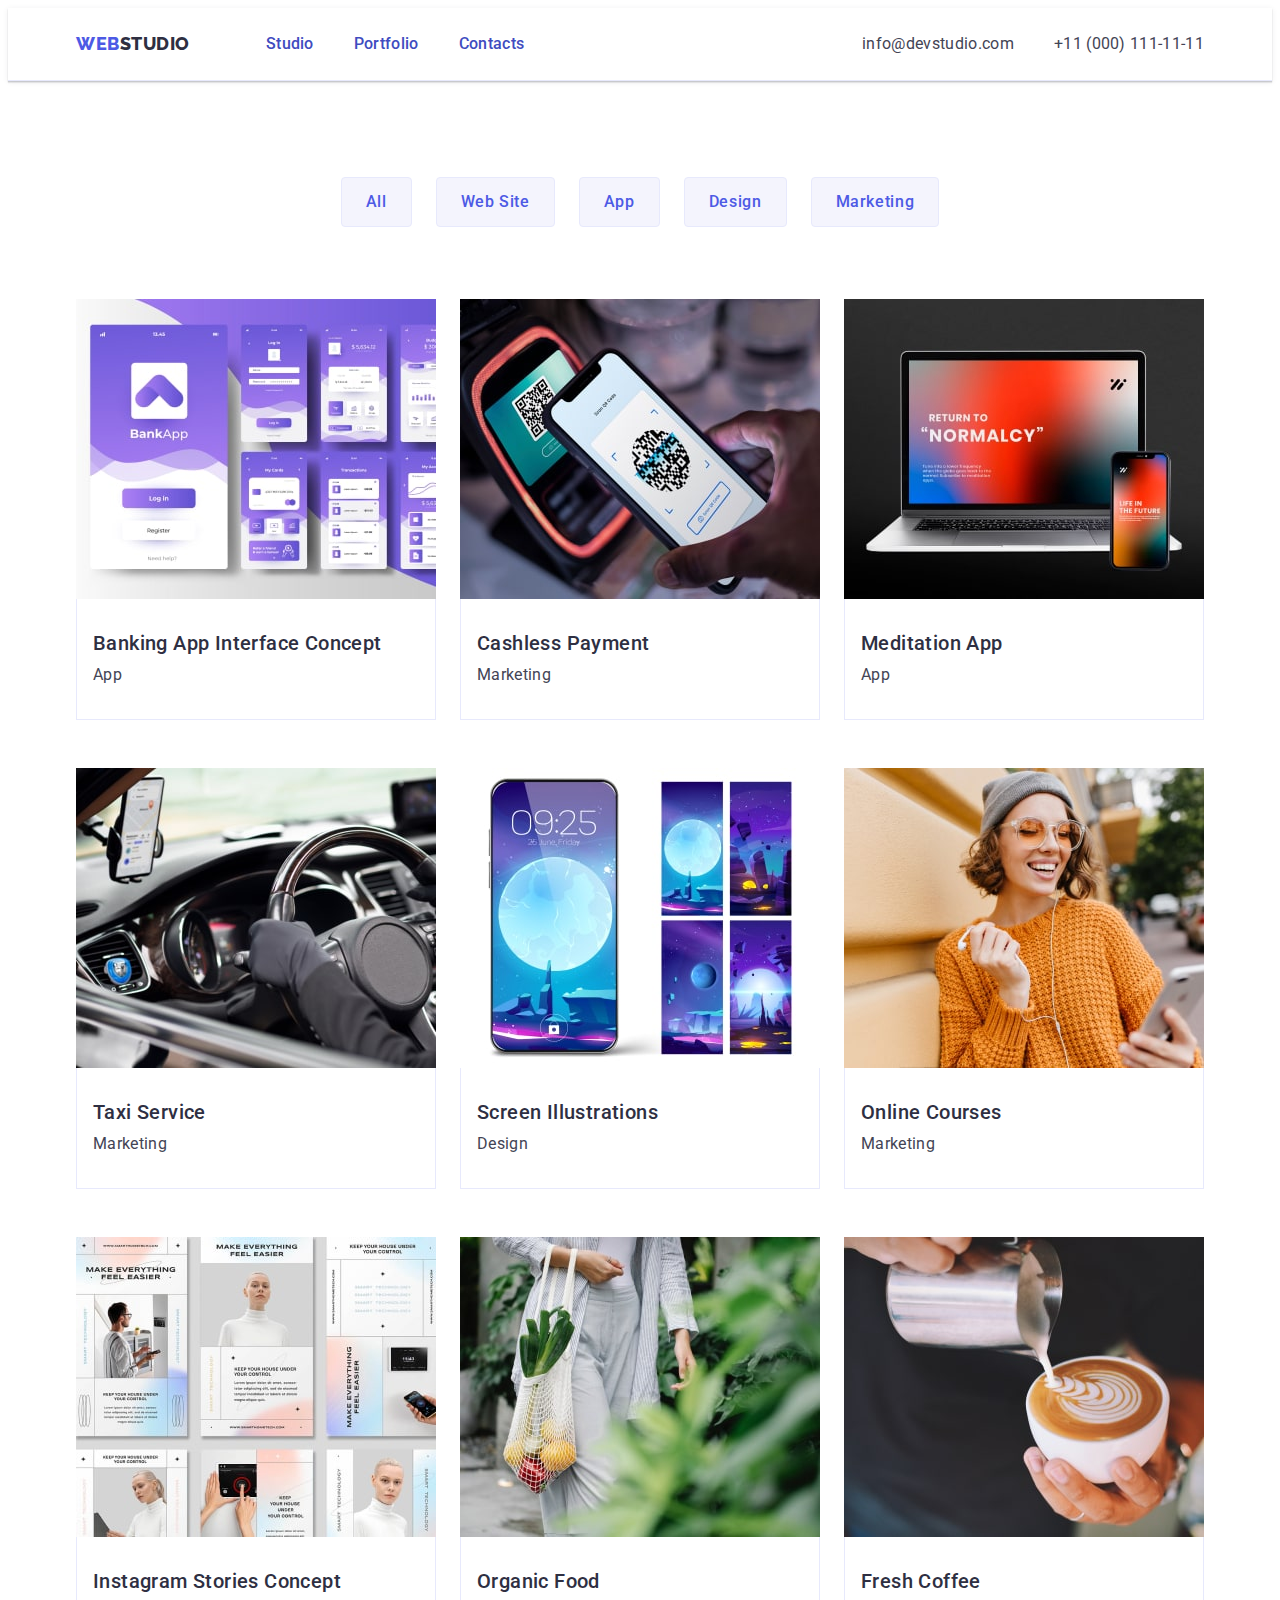
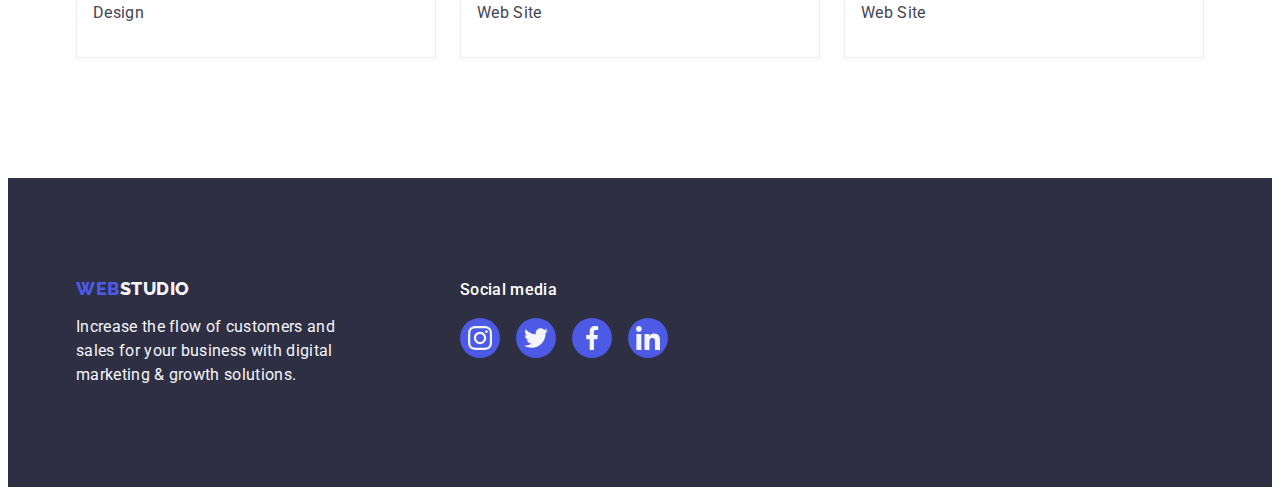
==== portfolio.html @ a3ce3345 "hw-4 25.07.23" ====
<!DOCTYPE html>
<html lang="en">
  <head>
    <meta charset="UTF-8" />
    <meta name="viewport" content="width=device-width, initial-scale=1.0" />
    <title>Portfolio</title>
    <link
      rel="stylesheet"
      href="https://cdnjs.cloudflare.com/ajax/libs/modern-normalize/2.0.0/modern-normalize.min.css"
      integrity="sha512-4xo8blKMVCiXpTaLzQSLSw3KFOVPWhm/TRtuPVc4WG6kUgjH6J03IBuG7JZPkcWMxJ5huwaBpOpnwYElP/m6wg=="
      crossorigin="anonymous"
      referrerpolicy="no-referrer"
    />
    <link rel="stylesheet" href="./css/styles.css" />
    <link rel="preconnect" href="https://fonts.googleapis.com" />
    <link rel="preconnect" href="https://fonts.gstatic.com" crossorigin />
    <link
      href="https://fonts.googleapis.com/css2?family=Raleway:wght@800&family=Roboto:wght@400;500;700;900&display=swap"
      rel="stylesheet"
    />
  </head>
  <body>
    <!-- porfolio-header -->
    <header class="header">
      <div class="header-menu container">
        <nav class="menu">
          <a class="logo" href="./index.html"
            >Web<span class="logo-span">Studio</span></a
          >
          <ul class="menu-list">
            <li>
              <a class="menu-link" href="./index.html">Studio</a>
            </li>
            <li>
              <a class="menu-link" href="./portfolio.html">Portfolio</a>
            </li>
            <li>
              <a class="menu-link" href="">Contacts</a>
            </li>
          </ul>
        </nav>
        <address class="address">
          <ul class="address-list">
            <li>
              <a class="address-link" href="mailto:info@devstudio.com"
                >info@devstudio.com</a
              >
            </li>
            <li>
              <a class="address-link" href="tel:+110001111111"
                >+11 (000) 111-11-11</a
              >
            </li>
          </ul>
        </address>
      </div>
    </header>
    <!-- portfolio-main -->
    <main>
      <section class="direction">
        <div class="container">
          <h1 class="direction-title visually-hidden">Choose Direction</h1>
          <ul class="direction-list-btn">
            <li class="direction-item-btn">
              <button class="direction-button" type="button">All</button>
            </li>
            <li class="direction-item-btn">
              <button class="direction-button" type="button">Web Site</button>
            </li>
            <li class="direction-item-btn">
              <button class="direction-button" type="button">App</button>
            </li>
            <li class="direction-item-btn">
              <button class="direction-button" type="button">Design</button>
            </li>
            <li class="direction-item-btn">
              <button class="direction-button" type="button">Marketing</button>
            </li>
          </ul>
          <ul class="direction-list-img">
            <li class="direction-item-img">
              <a class="direction-item-link" href="">
                <div class="box-overlay">
                  <img
                    src="./images/portfolio1.jpg"
                    alt="Banking App"
                    width="360"
                  />
                  <div class="overlay">
                    <p class="overlay-text">
                      14 Stylish and User-Friendly App Design Concepts · Task
                      Manager App · Calorie Tracker App · Exotic Fruit Ecommerce
                      App · Cloud Storage App
                    </p>
                  </div>
                </div>
                <div class="direction-item-subitem">
                  <h2 class="direction-item-title">
                    Banking App Interface Concept
                  </h2>
                  <p class="direction-item-text">App</p>
                </div>
              </a>
            </li>
            <li class="direction-item-img">
              <a class="direction-item-link" href="">
                <div class="box-overlay">
                  <img
                    src="./images/portfolio2.jpg"
                    alt="Cashless Payment"
                    width="360"
                  />
                  <div class="overlay">
                    <p class="overlay-text">
                      14 Stylish and User-Friendly App Design Concepts · Task
                      Manager App · Calorie Tracker App · Exotic Fruit Ecommerce
                      App · Cloud Storage App
                    </p>
                  </div>
                </div>
                <div class="direction-item-subitem">
                  <h2 class="direction-item-title">Cashless Payment</h2>
                  <p class="direction-item-text">Marketing</p>
                </div>
              </a>
            </li>
            <li class="direction-item-img">
              <a class="direction-item-link" href="">
                <div class="box-overlay">
                  <img
                    src="./images/portfolio3.jpg"
                    alt="Meditation App"
                    width="360"
                  />
                  <div class="overlay">
                    <p class="overlay-text">
                      14 Stylish and User-Friendly App Design Concepts · Task
                      Manager App · Calorie Tracker App · Exotic Fruit Ecommerce
                      App · Cloud Storage App
                    </p>
                  </div>
                </div>
                <div class="direction-item-subitem">
                  <h2 class="direction-item-title">Meditation App</h2>
                  <p class="direction-item-text">App</p>
                </div>
              </a>
            </li>
            <li class="direction-item-img">
              <a class="direction-item-link" href="">
                <div class="box-overlay">
                  <img
                    src="./images/portfolio4.jpg"
                    alt="Taxi Service"
                    width="360"
                  />
                  <div class="overlay">
                    <p class="overlay-text">
                      14 Stylish and User-Friendly App Design Concepts · Task
                      Manager App · Calorie Tracker App · Exotic Fruit Ecommerce
                      App · Cloud Storage App
                    </p>
                  </div>
                </div>
                <div class="direction-item-subitem">
                  <h2 class="direction-item-title">Taxi Service</h2>
                  <p class="direction-item-text">Marketing</p>
                </div>
              </a>
            </li>
            <li class="direction-item-img">
              <a class="direction-item-link" href="">
                <div class="box-overlay">
                  <img
                    src="./images/portfolio5.jpg"
                    alt="Screen Illustrations"
                    width="360"
                  />
                  <div class="overlay">
                    <p class="overlay-text">
                      14 Stylish and User-Friendly App Design Concepts · Task
                      Manager App · Calorie Tracker App · Exotic Fruit Ecommerce
                      App · Cloud Storage App
                    </p>
                  </div>
                </div>
                <div class="direction-item-subitem">
                  <h2 class="direction-item-title">Screen Illustrations</h2>
                  <p class="direction-item-text">Design</p>
                </div>
              </a>
            </li>
            <li class="direction-item-img">
              <a class="direction-item-link" href="">
                <div class="box-overlay">
                  <img
                    src="./images/portfolio6.jpg"
                    alt="Online Courses"
                    width="360"
                  />
                  <div class="overlay">
                    <p class="overlay-text">
                      14 Stylish and User-Friendly App Design Concepts · Task
                      Manager App · Calorie Tracker App · Exotic Fruit Ecommerce
                      App · Cloud Storage App
                    </p>
                  </div>
                </div>
                <div class="direction-item-subitem">
                  <h2 class="direction-item-title">Online Courses</h2>
                  <p class="direction-item-text">Marketing</p>
                </div>
              </a>
            </li>
            <li class="direction-item-img">
              <a class="direction-item-link" href="">
                <div class="box-overlay">
                  <img
                    src="./images/portfolio7.jpg"
                    alt="Instagram Stories"
                    width="360"
                  />
                  <div class="overlay">
                    <p class="overlay-text">
                      14 Stylish and User-Friendly App Design Concepts · Task
                      Manager App · Calorie Tracker App · Exotic Fruit Ecommerce
                      App · Cloud Storage App
                    </p>
                  </div>
                </div>
                <div class="direction-item-subitem">
                  <h2 class="direction-item-title">
                    Instagram Stories Concept
                  </h2>
                  <p class="direction-item-text">Design</p>
                </div>
              </a>
            </li>
            <li class="direction-item-img">
              <a class="direction-item-link" href="">
                <div class="box-overlay">
                  <img
                    src="./images/portfolio8.jpg"
                    alt="Organic Food"
                    width="360"
                  />
                  <div class="overlay">
                    <p class="overlay-text">
                      14 Stylish and User-Friendly App Design Concepts · Task
                      Manager App · Calorie Tracker App · Exotic Fruit Ecommerce
                      App · Cloud Storage App
                    </p>
                  </div>
                </div>
                <div class="direction-item-subitem">
                  <h2 class="direction-item-title">Organic Food</h2>
                  <p class="direction-item-text">Web Site</p>
                </div>
              </a>
            </li>
            <li class="direction-item-img">
              <a class="direction-item-link" href="">
                <div class="box-overlay">
                  <img
                    src="./images/portfolio9.jpg"
                    alt="Fresh Coffee"
                    width="360"
                  />
                  <div class="overlay">
                    <p class="overlay-text">
                      14 Stylish and User-Friendly App Design Concepts · Task
                      Manager App · Calorie Tracker App · Exotic Fruit Ecommerce
                      App · Cloud Storage App
                    </p>
                  </div>
                </div>
                <div class="direction-item-subitem">
                  <h2 class="direction-item-title">Fresh Coffee</h2>
                  <p class="direction-item-text">Web Site</p>
                </div>
              </a>
            </li>
          </ul>
        </div>
      </section>
    </main>
    <!-- portfolio-footer -->
    <footer class="footer">
      <div class="container">
        <div class="footer-left">
          <a class="footer-logo" href="./index.html"
            >Web<span class="span">Studio</span></a
          >
          <p class="footer-text">
            Increase the flow of customers and sales for your business with
            digital marketing & growth solutions.
          </p>
        </div>
        <div class="socl">
          <p class="footer-socl-title">Social media</p>
          <ul class="footer-icon-list">
            <li class="footer-icon-item">
              <a class="footer-icon-link" href="">
                <svg class="footer-icon" width="24" height="24">
                  <use href="./images/icons.svg#icon-instagram"></use>
                </svg>
              </a>
            </li>
            <li class="footer-icon-item">
              <a class="footer-icon-link" href="">
                <svg class="footer-icon" width="24" height="24">
                  <use href="./images/icons.svg#icon-twitter"></use>
                </svg>
              </a>
            </li>
            <li class="footer-icon-item">
              <a class="footer-icon-link" href="">
                <svg class="footer-icon" width="24" height="24">
                  <use href="./images/icons.svg#icon-facebook"></use>
                </svg>
              </a>
            </li>
            <li class="footer-icon-item">
              <a class="footer-icon-link" href="">
                <svg class="footer-icon" width="24" height="24">
                  <use href="./images/icons.svg#icon-linkedin"></use>
                </svg>
              </a>
            </li>
          </ul>
        </div>
      </div>
    </footer>
  </body>
</html>
---- css/styles.css ----
:root {
  --iris: #4d5ae5;
  --navyblue: #2e2f42;
  --slate: #434455;
  --white: #fff;
  --navyblue: #2e2f42;
  --cloud: #f4f4fd;
  --ocean: #404bbf;
  --cornflower: #e7e9fc;
  --gray: #808080;
  --lightslate: #8e8f99;
}
*,
*::before,
*::after {
  box-sizing: border-box;
}
body {
  font-family: "Roboto", sans-serif;
  background: var(--white);
  color: var(--slate);
}
h1,
h2,
h3,
h4,
h5,
h6 {
  margin: 0;
}
p {
  margin: 0;
}
ul {
  list-style-type: none;
  padding: 0;
  margin: 0;
}
.container {
  width: 1158px;
  margin: 0 auto;
  padding: 0 15px;
}
/* =============================header=============================== */
header {
  border-bottom: 1px solid #e7e9fc;
  box-shadow: 0px 2px 1px rgba(46, 47, 66, 0.08),
    0px 1px 1px rgba(46, 47, 66, 0.16), 0px 1px 6px rgba(46, 47, 66, 0.08);
}
.header-menu {
  display: flex;
  gap: 40px;
  justify-content: space-between;
}
img {
  display: block;
}
.logo {
  color: var(--iris, #4d5ae5);
  font-family: "Raleway", sans-serif;
  font-size: 18px;
  font-style: normal;
  font-weight: 800;
  line-height: 1.17;
  letter-spacing: 0.03em;
  text-transform: uppercase;
  text-decoration: none;
  margin-right: 76px;
}
.logo-span {
  color: var(--navyblue, #2e2f42);
}

.menu {
  display: flex;
  align-items: center;
}
.menu-list {
  display: flex;
  gap: 40px;
}
.menu-link {
  color: #404bbf;
  font-family: Roboto;
  font-size: 16px;
  font-style: normal;
  font-weight: 500;
  line-height: 1.5;
  letter-spacing: 0.02em;
  list-style: none;
  text-decoration: none;
  padding: 24px 0;
  display: block;
  position: relative;
  transition: color 250ms cubic-bezier(0.4, 0, 0.2, 1);
}
.menu-link::after {
  content: "";
  position: absolute;
  left: 0;
  bottom: -1px;
  height: 4px;
  background-color: #404bbf;
  border-radius: 2px;
}
.menu-link:hover {
  color: var(--ocean, #404bbf);
}
.menu-link:focus {
  color: var(--ocean, #404bbf);
}
.address-list {
  display: flex;
  gap: 40px;
}
.address-link {
  color: var(--slate, #434455);
  font-family: Roboto;
  font-size: 16px;
  font-style: normal;
  font-weight: 400;
  line-height: 1.5;
  letter-spacing: 0.02em;
  text-decoration: none;
  padding: 24px 0;
  display: block;
  transition: color 250ms cubic-bezier(0.4, 0, 0.2, 1);
}
.address-link:hover {
  color: var(--ocean, #404bbf);
}
.address-link:focus {
  color: var(--ocean, #404bbf);
}

/* ==============================index-section1-hero========================== */
.hero-container {
  background: var(--navyblue);
  padding: 188px 0;
  background-image: linear-gradient(
      rgba(46, 47, 66, 0.7),
      rgba(46, 47, 66, 0.7)
    ),
    url(/images/background-hero.jpg);
  max-width: 1440px;
  background-repeat: no-repeat;
  background-position: center;
  background-size: cover;
}
.hero-title {
  color: var(--white, #fff);
  font-family: Roboto;
  font-size: 56px;
  font-style: normal;
  font-weight: 700;
  line-height: 1.07;
  letter-spacing: 0.02em;
  max-width: 496px;
  text-align: center;
  padding-bottom: 48px;
  margin: auto;
}
.hero-button {
  background-color: var(--iris, #4d5ae5);
  color: var(--white, #fff);
  font-family: "Roboto", sans-serif;
  font-size: 16px;
  font-style: normal;
  font-weight: 500;
  line-height: 1.5;
  letter-spacing: 0.04em;
  cursor: pointer;
  min-width: 169px;
  height: 56px;
  border: none;
  border-radius: 4px;
  display: block;
  margin: auto;
  transition: background-color 250ms cubic-bezier(0.4, 0, 0.2, 1);
}
.hero-button:hover {
  background: var(--ocean, #404bbf);
}
.hero-button:focus {
  background: var(--ocean, #404bbf);
}

/* ===========================index-section2======================== */
.qualities {
  padding: 120px 0;
}
.qualities-title {
  color: var(--navyblue, #2e2f42);
  font-family: Roboto;
  font-size: 36px;
  font-style: normal;
  font-weight: 700;
  line-height: 40px;
  letter-spacing: 0.72px;
  text-transform: capitalize;
}
.qualities-list {
  display: flex;
  gap: 24px;
}
.qualities-list-item {
  width: calc((100% - 72px) / 4);
}
.qualities-item-title {
  color: var(--navyblue);
  font-family: Roboto;
  font-size: 20px;
  font-style: normal;
  font-weight: 500;
  line-height: 24px;
  letter-spacing: 0.4px;
  margin-bottom: 8px;
}
.qualities-item-text {
  color: var(--slate, #434455);
  font-size: 16px;
  line-height: 1.5;
  letter-spacing: 0.02em;
}
.qualities-icon-list {
  border-radius: 4px;
  background-color: var(--cloud, #f4f4fd);
  height: 112px;
  display: flex;
  justify-content: center;
  align-items: center;
  margin-bottom: 8px;
}
/* ============================index-section3=========================== */
.doing {
  padding-bottom: 120px;
}
.doing-title {
  color: var(--navyblue, #2e2f42);
  font-family: Roboto;
  font-size: 36px;
  font-style: normal;
  text-align: center;
  font-weight: 700;
  line-height: 1.11;
  letter-spacing: 0.02em;
  text-transform: capitalize;
  margin-bottom: 72px;
}
.doing-list {
  list-style: none;
  display: flex;
  gap: 24px;
}
.doing-item {
  width: calc((100% - 48px) / 3);
}
.visually-hidden {
  position: absolute;
  width: 1px;
  height: 1px;
  margin: -1px;
  border: 0;
  padding: 0;
  white-space: nowrap;
  clip-path: inset(100%);
  clip: rect(0 0 0 0);
  overflow: hidden;
}
/* ===========================index-section4-Our Team============================ */
.team {
  background: var(--cloud, #f4f4fd);
  padding: 120px 0;
}

.team-title {
  color: var(--navyblue, #2e2f42);
  font-family: Roboto;
  font-size: 36px;
  font-style: normal;
  text-align: center;
  font-weight: 700;
  line-height: 1.11;
  letter-spacing: 0.02em;
  text-transform: capitalize;
  margin-bottom: 72px;
}
.team-list {
  display: flex;
  gap: 24px;
}
.team-item {
  background-color: #ffffff;
  width: calc((100% - 72px) / 4);
  border-radius: 0px 0px 4px 4px;
  box-shadow: 0px 2px 1px 0px rgba(46, 47, 66, 0.08),
    0px 1px 1px 0px rgba(46, 47, 66, 0.16),
    0px 1px 6px 0px rgba(46, 47, 66, 0.08);
}
.team-item-title {
  color: var(--navyblue);
  font-family: Roboto;
  font-size: 20px;
  font-style: normal;
  font-weight: 500;
  line-height: 24px;
  letter-spacing: 0.4px;
  text-align: center;
  margin-bottom: 8px;
}
.team-item-text {
  color: var(--slate, #434455);
  font-size: 16px;
  line-height: 1.5;
  letter-spacing: 0.02em;
  text-align: center;
  margin-bottom: 8px;
}
.team-subitem {
  padding: 32px 0;
}
.team-icon-list {
  display: flex;
  justify-content: center;
  gap: 24px;
}
.team-icon-item {
  width: 40px;
  height: 40px;
  transition: background-color 250ms cubic-bezier(0.4, 0, 0.2, 1);
}
.team-icon-link {
  display: flex;
  width: 100%;
  height: 100%;
  background-color: var(--iris);
  border-radius: 50%;
  align-items: center;
  justify-content: center;
}
.team-icon-link:hover,
.team-icon-link:focus {
  background-color: var(--ocean);
}
.team-icon {
  fiil: var(--cloud);
}
/* ===========================index-section5-customers============================ */

.customers-title {
  width: 183px;
  font-weight: 700;
  font-size: 36px;
  line-height: 1.11;
  letter-spacing: 0.02em;
  text-transform: capitalize;
  color: #2e2f42;
  margin: 0 auto;
}
.customers > .container {
  margin: 120px auto;
}
.customers-list {
  display: flex;
  justify-content: space-between;
  margin-top: 72px;
}
.customers-item {
  width: 168px;
  height: 88px;
  border-radius: 4px;
  border: 1px solid var(--lightslate, #8e8f99);
  padding: 16px 32px;
}
.customers-link {
}
.team-icon {
}
/* =================================portfolio============================ */

.direction {
  padding-top: 96px;
  padding-bottom: 120px;
}

.direction-list-btn {
  list-style: none;
  display: flex;
  justify-content: center;
  gap: 24px;
  margin-bottom: 72px;
}
.direction-button {
  background: var(--cloud, #f4f4fd);
  color: var(--iris, #4d5ae5);
  font-family: "Roboto", sans-serif;
  font-size: 16px;
  font-style: normal;
  font-weight: 500;
  line-height: 1.5;
  letter-spacing: 0.04em;
  cursor: pointer;
  padding: 12px 24px;
  border: 1px solid #e7e9fc;
  border-radius: 4px;
}
.direction-button:hover {
  background: var(--ocean, #404bbf);
  color: var(--white, #fff);
  border: 1px solid transparent;
  box-shadow: 0px 2px 2px 0px rgba(0, 0, 0, 0.12),
    0px 2px 1px 0px rgba(0, 0, 0, 0.08), 0px 3px 1px 0px rgba(0, 0, 0, 0.1);
}
.direction-button:focus {
  background: var(--ocean, #404bbf);
  color: var(--white, #fff);
  border: 1px solid transparent;
  box-shadow: 0px 2px 2px 0px rgba(0, 0, 0, 0.12),
    0px 2px 1px 0px rgba(0, 0, 0, 0.08), 0px 3px 1px 0px rgba(0, 0, 0, 0.1);
}
.direction-list-img {
  display: flex;
  flex-wrap: wrap;
  column-gap: 24px;
  row-gap: 48px;
}
.direction-item-img {
  width: calc((100% - 48px) / 3);
}
.direction-item-img:hover .overlay {
  transform: translateY(0);
}
.direction-item-img:hover {
  box-shadow: 0px 2px 1px 0px rgba(46, 47, 66, 0.08),
    0px 1px 1px 0px rgba(46, 47, 66, 0.16),
    0px 1px 6px 0px rgba(46, 47, 66, 0.08);
}
.box-overlay {
  position: relative;
  overflow: hidden;
}
.overlay {
  background-color: var(--iris);
  position: absolute;
  top: 0;
  left: 0;
  width: 100%;
  height: 100%;
  transform: translateY(100%);
  transition: transform 250ms ease-in-out;
}
.overlay-text {
  font-size: 16px;
  line-height: 1.5;
  letter-spacing: 0.02em;
  color: var(--cloud);
  width: 296px;
  margin: 40px 32px;
}

.direction-item-link {
  text-decoration: none;
  list-style: none;
  background: var(--white);
}
.direction-item-title {
  color: var(--navyblue, #2e2f42);
  font-family: Roboto;
  font-size: 20px;
  font-style: normal;
  font-weight: 500;
  line-height: 1.2;
  letter-spacing: 0.02em;
  text-transform: capitalize;
  margin-bottom: 8px;
}
.direction-item-text {
  color: var(--slate, #434455);
  font-size: 16px;
  line-height: 1.5;
  letter-spacing: 0.02em;
}
.direction-item-subitem {
  padding: 32px 16px;
  border: 1px solid #e7e9fc;
  border-top: none;
}
/* ==================================footer=============================== */
.footer {
  background: var(--navyblue);
  padding: 100px 0;
}
.footer-logo {
  color: var(--iris, #4d5ae5);
  font-family: "Raleway", sans-serif;
  font-size: 18px;
  font-style: normal;
  font-weight: 800;
  line-height: 1.17;
  letter-spacing: 0.03em;
  text-transform: uppercase;
  text-decoration: none;
  display: inline-block;
  margin-bottom: 16px;
}
.footer-logo .span {
  color: #f4f4fd;
}
.footer-text {
  color: var(--cloud);
  line-height: 1.5;
  letter-spacing: 0.02em;
  max-width: 264px;
}
.footer > .container {
  display: flex;
  align-items: baseline;
}
.footer-left {
  margin-right: 120px;
}
.socl {
}
.footer-socl-title {
  margin-bottom: 16px;
  font-weight: 500;
  font-size: 16px;
  line-height: 1.5;
  letter-spacing: 0.02em;
  color: var(--white);
}
.footer-icon-list {
  display: flex;
  gap: 16px;
}
.footer-icon-item {
  width: 40px;
  height: 40px;
  transition: background-color 250ms cubic-bezier(0.4, 0, 0.2, 1);
}
.footer-icon-link {
  width: 100%;
  height: 100%;
  background-color: var(--iris);
  border-radius: 50%;
  display: flex;
  align-items: center;
  justify-content: center;
}
.footer-icon-link:hover,
.footer-icon-link:focus {
  background-color: #31d0aa;
}
.footer-icon {
  fill: var(--cloud);
}
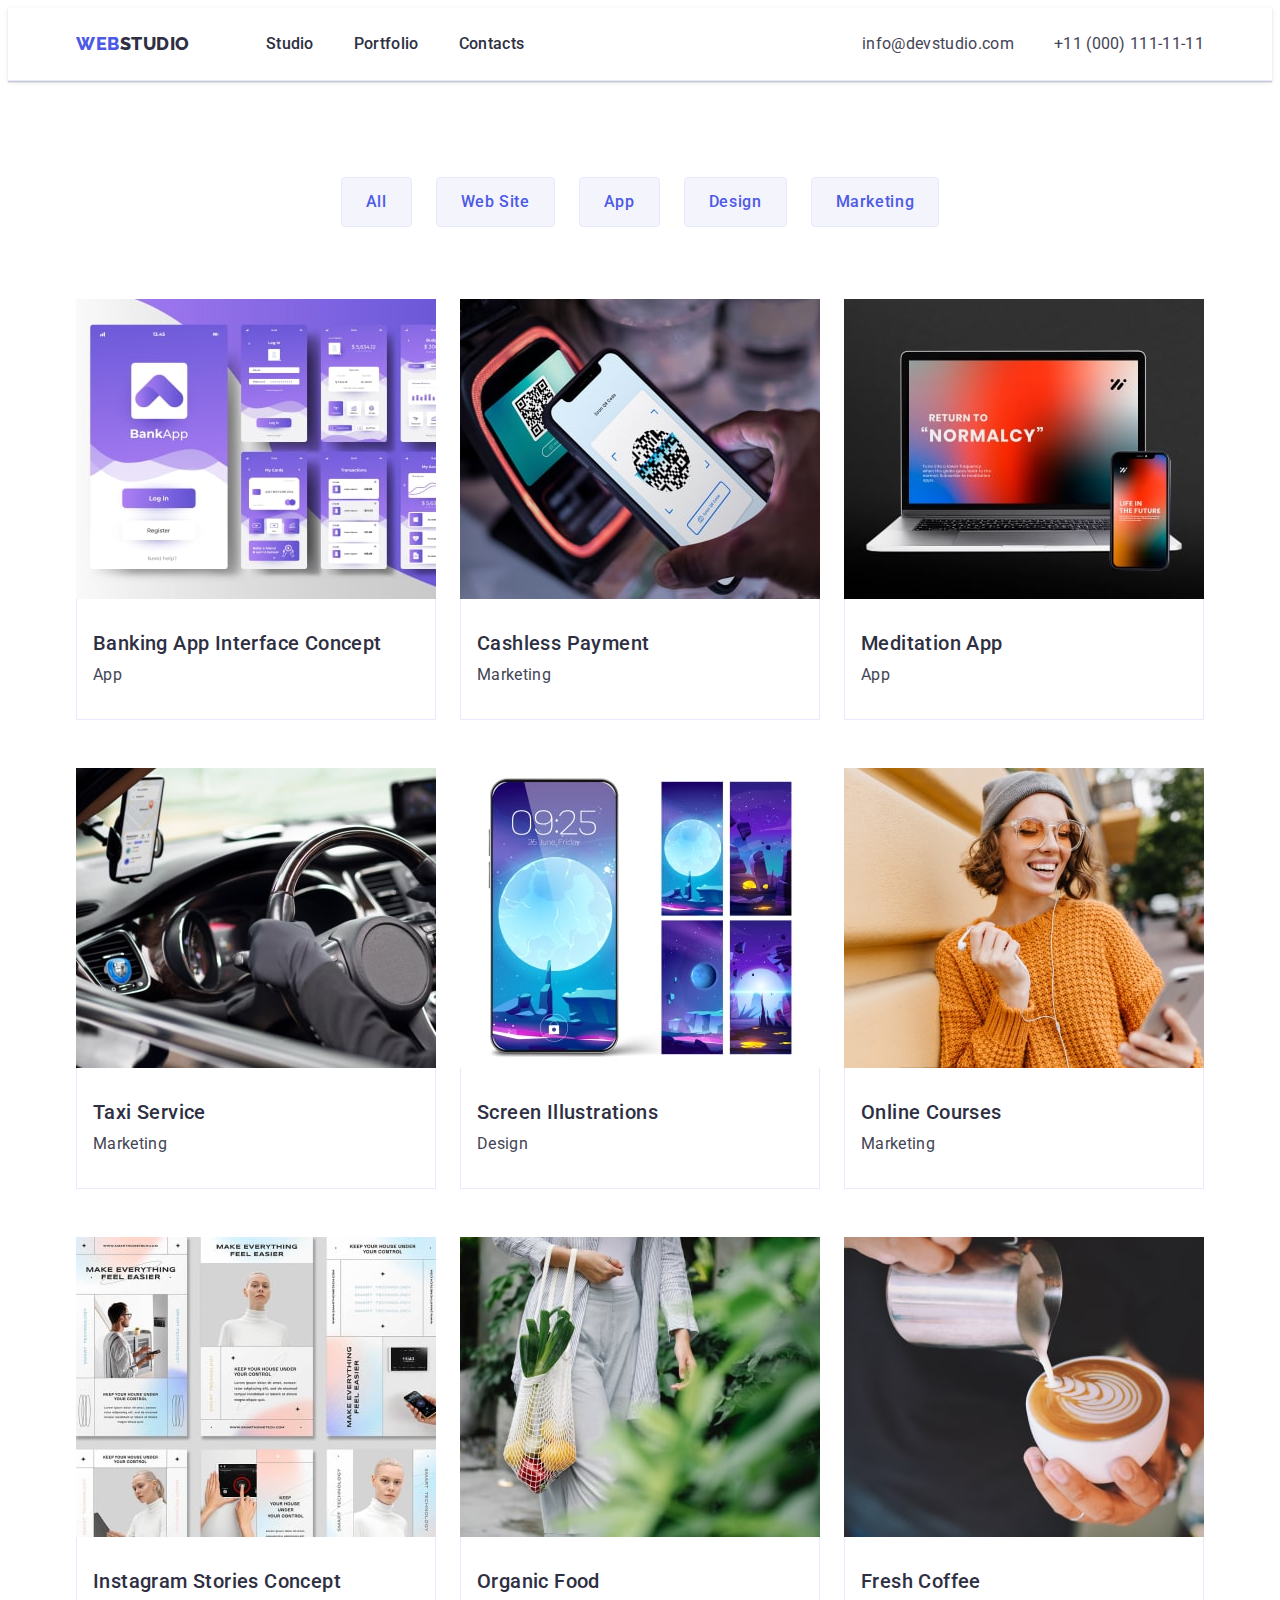
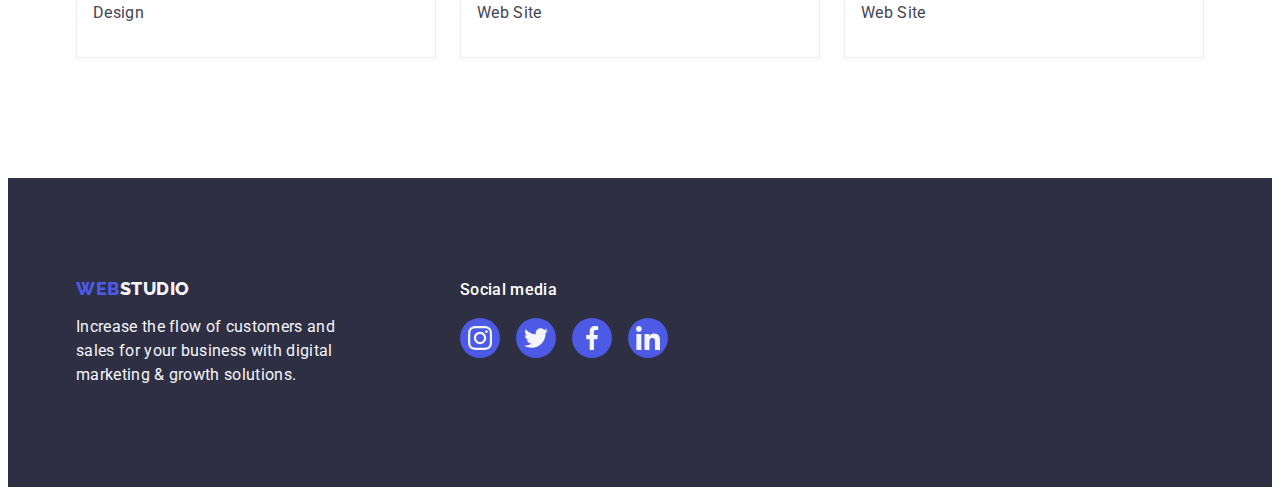
==== commit 39f6fc75: "hw-4 25.07.23" ====
--- a/portfolio.html
+++ b/portfolio.html
@@ -59,6 +59,7 @@
     <main>
       <section class="direction">
         <div class="container">
+          <!-- btn-filter -->
           <h1 class="direction-title visually-hidden">Choose Direction</h1>
           <ul class="direction-list-btn">
             <li class="direction-item-btn">
@@ -77,206 +78,197 @@
               <button class="direction-button" type="button">Marketing</button>
             </li>
           </ul>
-          <ul class="direction-list-img">
-            <li class="direction-item-img">
-              <a class="direction-item-link" href="">
+          <!-- cards -->
+          <ul class="direction-list-cards">
+            <li class="direction-item-cards">
+              <a class="direction-cards-link" href="">
                 <div class="box-overlay">
                   <img
                     src="./images/portfolio1.jpg"
                     alt="Banking App"
                     width="360"
                   />
-                  <div class="overlay">
-                    <p class="overlay-text">
-                      14 Stylish and User-Friendly App Design Concepts · Task
-                      Manager App · Calorie Tracker App · Exotic Fruit Ecommerce
-                      App · Cloud Storage App
-                    </p>
-                  </div>
-                </div>
-                <div class="direction-item-subitem">
-                  <h2 class="direction-item-title">
+                  <p class="overlay-text">
+                    14 Stylish and User-Friendly App Design Concepts · Task
+                    Manager App · Calorie Tracker App · Exotic Fruit Ecommerce
+                    App · Cloud Storage App
+                  </p>
+                </div>
+                <div class="direction-cards-subitem">
+                  <h2 class="direction-cards-title">
                     Banking App Interface Concept
                   </h2>
-                  <p class="direction-item-text">App</p>
-                </div>
-              </a>
-            </li>
-            <li class="direction-item-img">
-              <a class="direction-item-link" href="">
+                  <p class="direction-cards-text">App</p>
+                </div>
+              </a>
+            </li>
+            <li class="direction-item-cards">
+              <a class="direction-cards-link" href="">
                 <div class="box-overlay">
                   <img
                     src="./images/portfolio2.jpg"
                     alt="Cashless Payment"
                     width="360"
                   />
-                  <div class="overlay">
-                    <p class="overlay-text">
-                      14 Stylish and User-Friendly App Design Concepts · Task
-                      Manager App · Calorie Tracker App · Exotic Fruit Ecommerce
-                      App · Cloud Storage App
-                    </p>
-                  </div>
-                </div>
-                <div class="direction-item-subitem">
-                  <h2 class="direction-item-title">Cashless Payment</h2>
-                  <p class="direction-item-text">Marketing</p>
-                </div>
-              </a>
-            </li>
-            <li class="direction-item-img">
-              <a class="direction-item-link" href="">
+
+                  <p class="overlay-text">
+                    14 Stylish and User-Friendly App Design Concepts · Task
+                    Manager App · Calorie Tracker App · Exotic Fruit Ecommerce
+                    App · Cloud Storage App
+                  </p>
+                </div>
+                <div class="direction-cards-subitem">
+                  <h2 class="direction-cards-title">Cashless Payment</h2>
+                  <p class="direction-cards-text">Marketing</p>
+                </div>
+              </a>
+            </li>
+            <li class="direction-item-cards">
+              <a class="direction-cards-link" href="">
                 <div class="box-overlay">
                   <img
                     src="./images/portfolio3.jpg"
                     alt="Meditation App"
                     width="360"
                   />
-                  <div class="overlay">
-                    <p class="overlay-text">
-                      14 Stylish and User-Friendly App Design Concepts · Task
-                      Manager App · Calorie Tracker App · Exotic Fruit Ecommerce
-                      App · Cloud Storage App
-                    </p>
-                  </div>
-                </div>
-                <div class="direction-item-subitem">
-                  <h2 class="direction-item-title">Meditation App</h2>
-                  <p class="direction-item-text">App</p>
-                </div>
-              </a>
-            </li>
-            <li class="direction-item-img">
-              <a class="direction-item-link" href="">
+
+                  <p class="overlay-text">
+                    14 Stylish and User-Friendly App Design Concepts · Task
+                    Manager App · Calorie Tracker App · Exotic Fruit Ecommerce
+                    App · Cloud Storage App
+                  </p>
+                </div>
+                <div class="direction-cards-subitem">
+                  <h2 class="direction-cards-title">Meditation App</h2>
+                  <p class="direction-cards-text">App</p>
+                </div>
+              </a>
+            </li>
+            <li class="direction-item-cards">
+              <a class="direction-cards-link" href="">
                 <div class="box-overlay">
                   <img
                     src="./images/portfolio4.jpg"
                     alt="Taxi Service"
                     width="360"
                   />
-                  <div class="overlay">
-                    <p class="overlay-text">
-                      14 Stylish and User-Friendly App Design Concepts · Task
-                      Manager App · Calorie Tracker App · Exotic Fruit Ecommerce
-                      App · Cloud Storage App
-                    </p>
-                  </div>
-                </div>
-                <div class="direction-item-subitem">
-                  <h2 class="direction-item-title">Taxi Service</h2>
-                  <p class="direction-item-text">Marketing</p>
-                </div>
-              </a>
-            </li>
-            <li class="direction-item-img">
-              <a class="direction-item-link" href="">
+
+                  <p class="overlay-text">
+                    14 Stylish and User-Friendly App Design Concepts · Task
+                    Manager App · Calorie Tracker App · Exotic Fruit Ecommerce
+                    App · Cloud Storage App
+                  </p>
+                </div>
+                <div class="direction-cards-subitem">
+                  <h2 class="direction-cards-title">Taxi Service</h2>
+                  <p class="direction-cards-text">Marketing</p>
+                </div>
+              </a>
+            </li>
+            <li class="direction-item-cards">
+              <a class="direction-cards-link" href="">
                 <div class="box-overlay">
                   <img
                     src="./images/portfolio5.jpg"
                     alt="Screen Illustrations"
                     width="360"
                   />
-                  <div class="overlay">
-                    <p class="overlay-text">
-                      14 Stylish and User-Friendly App Design Concepts · Task
-                      Manager App · Calorie Tracker App · Exotic Fruit Ecommerce
-                      App · Cloud Storage App
-                    </p>
-                  </div>
-                </div>
-                <div class="direction-item-subitem">
-                  <h2 class="direction-item-title">Screen Illustrations</h2>
-                  <p class="direction-item-text">Design</p>
-                </div>
-              </a>
-            </li>
-            <li class="direction-item-img">
-              <a class="direction-item-link" href="">
+
+                  <p class="overlay-text">
+                    14 Stylish and User-Friendly App Design Concepts · Task
+                    Manager App · Calorie Tracker App · Exotic Fruit Ecommerce
+                    App · Cloud Storage App
+                  </p>
+                </div>
+                <div class="direction-cards-subitem">
+                  <h2 class="direction-cards-title">Screen Illustrations</h2>
+                  <p class="direction-cards-text">Design</p>
+                </div>
+              </a>
+            </li>
+            <li class="direction-item-cards">
+              <a class="direction-cards-link" href="">
                 <div class="box-overlay">
                   <img
                     src="./images/portfolio6.jpg"
                     alt="Online Courses"
                     width="360"
                   />
-                  <div class="overlay">
-                    <p class="overlay-text">
-                      14 Stylish and User-Friendly App Design Concepts · Task
-                      Manager App · Calorie Tracker App · Exotic Fruit Ecommerce
-                      App · Cloud Storage App
-                    </p>
-                  </div>
-                </div>
-                <div class="direction-item-subitem">
-                  <h2 class="direction-item-title">Online Courses</h2>
-                  <p class="direction-item-text">Marketing</p>
-                </div>
-              </a>
-            </li>
-            <li class="direction-item-img">
-              <a class="direction-item-link" href="">
+
+                  <p class="overlay-text">
+                    14 Stylish and User-Friendly App Design Concepts · Task
+                    Manager App · Calorie Tracker App · Exotic Fruit Ecommerce
+                    App · Cloud Storage App
+                  </p>
+                </div>
+                <div class="direction-cards-subitem">
+                  <h2 class="direction-cards-title">Online Courses</h2>
+                  <p class="direction-cards-text">Marketing</p>
+                </div>
+              </a>
+            </li>
+            <li class="direction-item-cards">
+              <a class="direction-cards-link" href="">
                 <div class="box-overlay">
                   <img
                     src="./images/portfolio7.jpg"
                     alt="Instagram Stories"
                     width="360"
                   />
-                  <div class="overlay">
-                    <p class="overlay-text">
-                      14 Stylish and User-Friendly App Design Concepts · Task
-                      Manager App · Calorie Tracker App · Exotic Fruit Ecommerce
-                      App · Cloud Storage App
-                    </p>
-                  </div>
-                </div>
-                <div class="direction-item-subitem">
-                  <h2 class="direction-item-title">
+
+                  <p class="overlay-text">
+                    14 Stylish and User-Friendly App Design Concepts · Task
+                    Manager App · Calorie Tracker App · Exotic Fruit Ecommerce
+                    App · Cloud Storage App
+                  </p>
+                </div>
+                <div class="direction-cards-subitem">
+                  <h2 class="direction-cards-title">
                     Instagram Stories Concept
                   </h2>
-                  <p class="direction-item-text">Design</p>
-                </div>
-              </a>
-            </li>
-            <li class="direction-item-img">
-              <a class="direction-item-link" href="">
+                  <p class="direction-cards-text">Design</p>
+                </div>
+              </a>
+            </li>
+            <li class="direction-cards-cards">
+              <a class="direction-cards-link" href="">
                 <div class="box-overlay">
                   <img
                     src="./images/portfolio8.jpg"
                     alt="Organic Food"
                     width="360"
                   />
-                  <div class="overlay">
-                    <p class="overlay-text">
-                      14 Stylish and User-Friendly App Design Concepts · Task
-                      Manager App · Calorie Tracker App · Exotic Fruit Ecommerce
-                      App · Cloud Storage App
-                    </p>
-                  </div>
-                </div>
-                <div class="direction-item-subitem">
-                  <h2 class="direction-item-title">Organic Food</h2>
-                  <p class="direction-item-text">Web Site</p>
-                </div>
-              </a>
-            </li>
-            <li class="direction-item-img">
-              <a class="direction-item-link" href="">
+
+                  <p class="overlay-text">
+                    14 Stylish and User-Friendly App Design Concepts · Task
+                    Manager App · Calorie Tracker App · Exotic Fruit Ecommerce
+                    App · Cloud Storage App
+                  </p>
+                </div>
+                <div class="direction-cards-subitem">
+                  <h2 class="direction-cards-title">Organic Food</h2>
+                  <p class="direction-cards-text">Web Site</p>
+                </div>
+              </a>
+            </li>
+            <li class="direction-item-cards">
+              <a class="direction-cards-link" href="">
                 <div class="box-overlay">
                   <img
                     src="./images/portfolio9.jpg"
                     alt="Fresh Coffee"
                     width="360"
                   />
-                  <div class="overlay">
-                    <p class="overlay-text">
-                      14 Stylish and User-Friendly App Design Concepts · Task
-                      Manager App · Calorie Tracker App · Exotic Fruit Ecommerce
-                      App · Cloud Storage App
-                    </p>
-                  </div>
-                </div>
-                <div class="direction-item-subitem">
-                  <h2 class="direction-item-title">Fresh Coffee</h2>
-                  <p class="direction-item-text">Web Site</p>
+
+                  <p class="overlay-text">
+                    14 Stylish and User-Friendly App Design Concepts · Task
+                    Manager App · Calorie Tracker App · Exotic Fruit Ecommerce
+                    App · Cloud Storage App
+                  </p>
+                </div>
+                <div class="direction-cards-subitem">
+                  <h2 class="direction-cards-title">Fresh Coffee</h2>
+                  <p class="direction-cards-text">Web Site</p>
                 </div>
               </a>
             </li>
--- a/css/styles.css
+++ b/css/styles.css
@@ -36,6 +36,10 @@
   padding: 0;
   margin: 0;
 }
+a {
+  text-decoration: none;
+  list-style: none;
+}
 .container {
   width: 1158px;
   margin: 0 auto;
@@ -80,7 +84,7 @@
   gap: 40px;
 }
 .menu-link {
-  color: #404bbf;
+  color: var(--navyblue);
   font-family: Roboto;
   font-size: 16px;
   font-style: normal;
@@ -90,15 +94,15 @@
   list-style: none;
   text-decoration: none;
   padding: 24px 0;
-  display: block;
   position: relative;
   transition: color 250ms cubic-bezier(0.4, 0, 0.2, 1);
 }
-.menu-link::after {
+.menu-link:active::after {
   content: "";
   position: absolute;
   left: 0;
   bottom: -1px;
+  width: 100%;
   height: 4px;
   background-color: #404bbf;
   border-radius: 2px;
@@ -134,9 +138,8 @@
 }
 
 /* ==============================index-section1-hero========================== */
-.hero-container {
+.hero {
   background: var(--navyblue);
-  padding: 188px 0;
   background-image: linear-gradient(
       rgba(46, 47, 66, 0.7),
       rgba(46, 47, 66, 0.7)
@@ -146,6 +149,8 @@
   background-repeat: no-repeat;
   background-position: center;
   background-size: cover;
+  padding: 188px 0;
+  margin: 0 auto;
 }
 .hero-title {
   color: var(--white, #fff);
@@ -327,7 +332,6 @@
 .team-icon-item {
   width: 40px;
   height: 40px;
-  transition: background-color 250ms cubic-bezier(0.4, 0, 0.2, 1);
 }
 .team-icon-link {
   display: flex;
@@ -337,13 +341,14 @@
   border-radius: 50%;
   align-items: center;
   justify-content: center;
+  transition: background-color 250ms cubic-bezier(0.4, 0, 0.2, 1);
 }
 .team-icon-link:hover,
 .team-icon-link:focus {
   background-color: var(--ocean);
 }
 .team-icon {
-  fiil: var(--cloud);
+  fill: var(--cloud);
 }
 /* ===========================index-section5-customers============================ */
 
@@ -353,29 +358,43 @@
   font-size: 36px;
   line-height: 1.11;
   letter-spacing: 0.02em;
-  text-transform: capitalize;
   color: #2e2f42;
-  margin: 0 auto;
-}
-.customers > .container {
-  margin: 120px auto;
+  margin-bottom: 72px;
+}
+.customers {
+  padding-top: 120px;
+  padding-bottom: 120px;
 }
 .customers-list {
   display: flex;
-  justify-content: space-between;
-  margin-top: 72px;
+  gap: 24px;
 }
 .customers-item {
   width: 168px;
   height: 88px;
+  width: calc((100% - 120px) / 6);
+}
+.customers-link {
+  width: 100%;
+  height: 100%;
+  border: 1px solid var(--lightslate, #8e8f99);
   border-radius: 4px;
-  border: 1px solid var(--lightslate, #8e8f99);
-  padding: 16px 32px;
-}
-.customers-link {
-}
-.team-icon {
-}
+  display: flex;
+  align-items: center;
+  justify-content: center;
+  color: var(--lightslate);
+  transition: border-color 250ms cubic-bezier(0.4, 0, 0.2, 1),
+    color 250ms cubic-bezier(0.4, 0, 0.2, 1);
+}
+.customers-link:hover,
+.customers-link:focus {
+  border-color: var(--ocean);
+  color: var(--ocean);
+}
+.customers-icon {
+  fill: currentColor;
+}
+
 /* =================================portfolio============================ */
 
 .direction {
@@ -390,6 +409,7 @@
   gap: 24px;
   margin-bottom: 72px;
 }
+
 .direction-button {
   background: var(--cloud, #f4f4fd);
   color: var(--iris, #4d5ae5);
@@ -403,6 +423,10 @@
   padding: 12px 24px;
   border: 1px solid #e7e9fc;
   border-radius: 4px;
+  transition: color 250ms cubic-bezier(0.4, 0, 0.2, 1),
+    background-color 250ms cubic-bezier(0.4, 0, 0.2, 1),
+    border-color 250ms cubic-bezier(0.4, 0, 0.2, 1),
+    box-shadow 250ms cubic-bezier(0.4, 0, 0.2, 1);
 }
 .direction-button:hover {
   background: var(--ocean, #404bbf);
@@ -418,52 +442,52 @@
   box-shadow: 0px 2px 2px 0px rgba(0, 0, 0, 0.12),
     0px 2px 1px 0px rgba(0, 0, 0, 0.08), 0px 3px 1px 0px rgba(0, 0, 0, 0.1);
 }
-.direction-list-img {
+.direction-list-cards {
   display: flex;
   flex-wrap: wrap;
   column-gap: 24px;
   row-gap: 48px;
 }
-.direction-item-img {
+.direction-item-cards {
   width: calc((100% - 48px) / 3);
 }
-.direction-item-img:hover .overlay {
-  transform: translateY(0);
-}
-.direction-item-img:hover {
-  box-shadow: 0px 2px 1px 0px rgba(46, 47, 66, 0.08),
-    0px 1px 1px 0px rgba(46, 47, 66, 0.16),
-    0px 1px 6px 0px rgba(46, 47, 66, 0.08);
+
+.direction-cards-link {
+  display: block;
+  transition: box-shadow 250ms cubic-bezier(0.4, 0, 0.2, 1);
+}
+.direction-cards-link:hover {
+  box-shadow: 0px 1px 6px rgba(46, 47, 66, 0.08),
+    0px 1px 1px rgba(46, 47, 66, 0.16), 0px 2px 1px rgba(46, 47, 66, 0.08);
+  transform: translateY(0%);
+}
+.direction-cards-link:focus {
+  box-shadow: 0px 1px 6px rgba(46, 47, 66, 0.08),
+    0px 1px 1px rgba(46, 47, 66, 0.16), 0px 2px 1px rgba(46, 47, 66, 0.08);
+  transform: translateY(0%);
 }
 .box-overlay {
   position: relative;
   overflow: hidden;
 }
-.overlay {
-  background-color: var(--iris);
+.overlay-text {
   position: absolute;
   top: 0;
-  left: 0;
+  font-size: 16px;
+  line-height: 1.5;
+  letter-spacing: 0.02em;
+  color: var(--cloud);
+  padding: 40px 32px;
+  background-color: var(--iris);
   width: 100%;
   height: 100%;
   transform: translateY(100%);
-  transition: transform 250ms ease-in-out;
-}
-.overlay-text {
-  font-size: 16px;
-  line-height: 1.5;
-  letter-spacing: 0.02em;
-  color: var(--cloud);
-  width: 296px;
-  margin: 40px 32px;
-}
-
-.direction-item-link {
-  text-decoration: none;
-  list-style: none;
-  background: var(--white);
-}
-.direction-item-title {
+  transition: transform 250ms cubic-bezier(0.4, 0, 0.2, 1);
+}
+.box-overlay:hover .overlay-text {
+  transform: translateY(0%);
+}
+.direction-cards-title {
   color: var(--navyblue, #2e2f42);
   font-family: Roboto;
   font-size: 20px;
@@ -474,13 +498,13 @@
   text-transform: capitalize;
   margin-bottom: 8px;
 }
-.direction-item-text {
+.direction-cards-text {
   color: var(--slate, #434455);
   font-size: 16px;
   line-height: 1.5;
   letter-spacing: 0.02em;
 }
-.direction-item-subitem {
+.direction-cards-subitem {
   padding: 32px 16px;
   border: 1px solid #e7e9fc;
   border-top: none;
@@ -519,8 +543,7 @@
 .footer-left {
   margin-right: 120px;
 }
-.socl {
-}
+
 .footer-socl-title {
   margin-bottom: 16px;
   font-weight: 500;
@@ -536,7 +559,6 @@
 .footer-icon-item {
   width: 40px;
   height: 40px;
-  transition: background-color 250ms cubic-bezier(0.4, 0, 0.2, 1);
 }
 .footer-icon-link {
   width: 100%;
@@ -546,6 +568,7 @@
   display: flex;
   align-items: center;
   justify-content: center;
+  transition: background-color 250ms cubic-bezier(0.4, 0, 0.2, 1);
 }
 .footer-icon-link:hover,
 .footer-icon-link:focus {
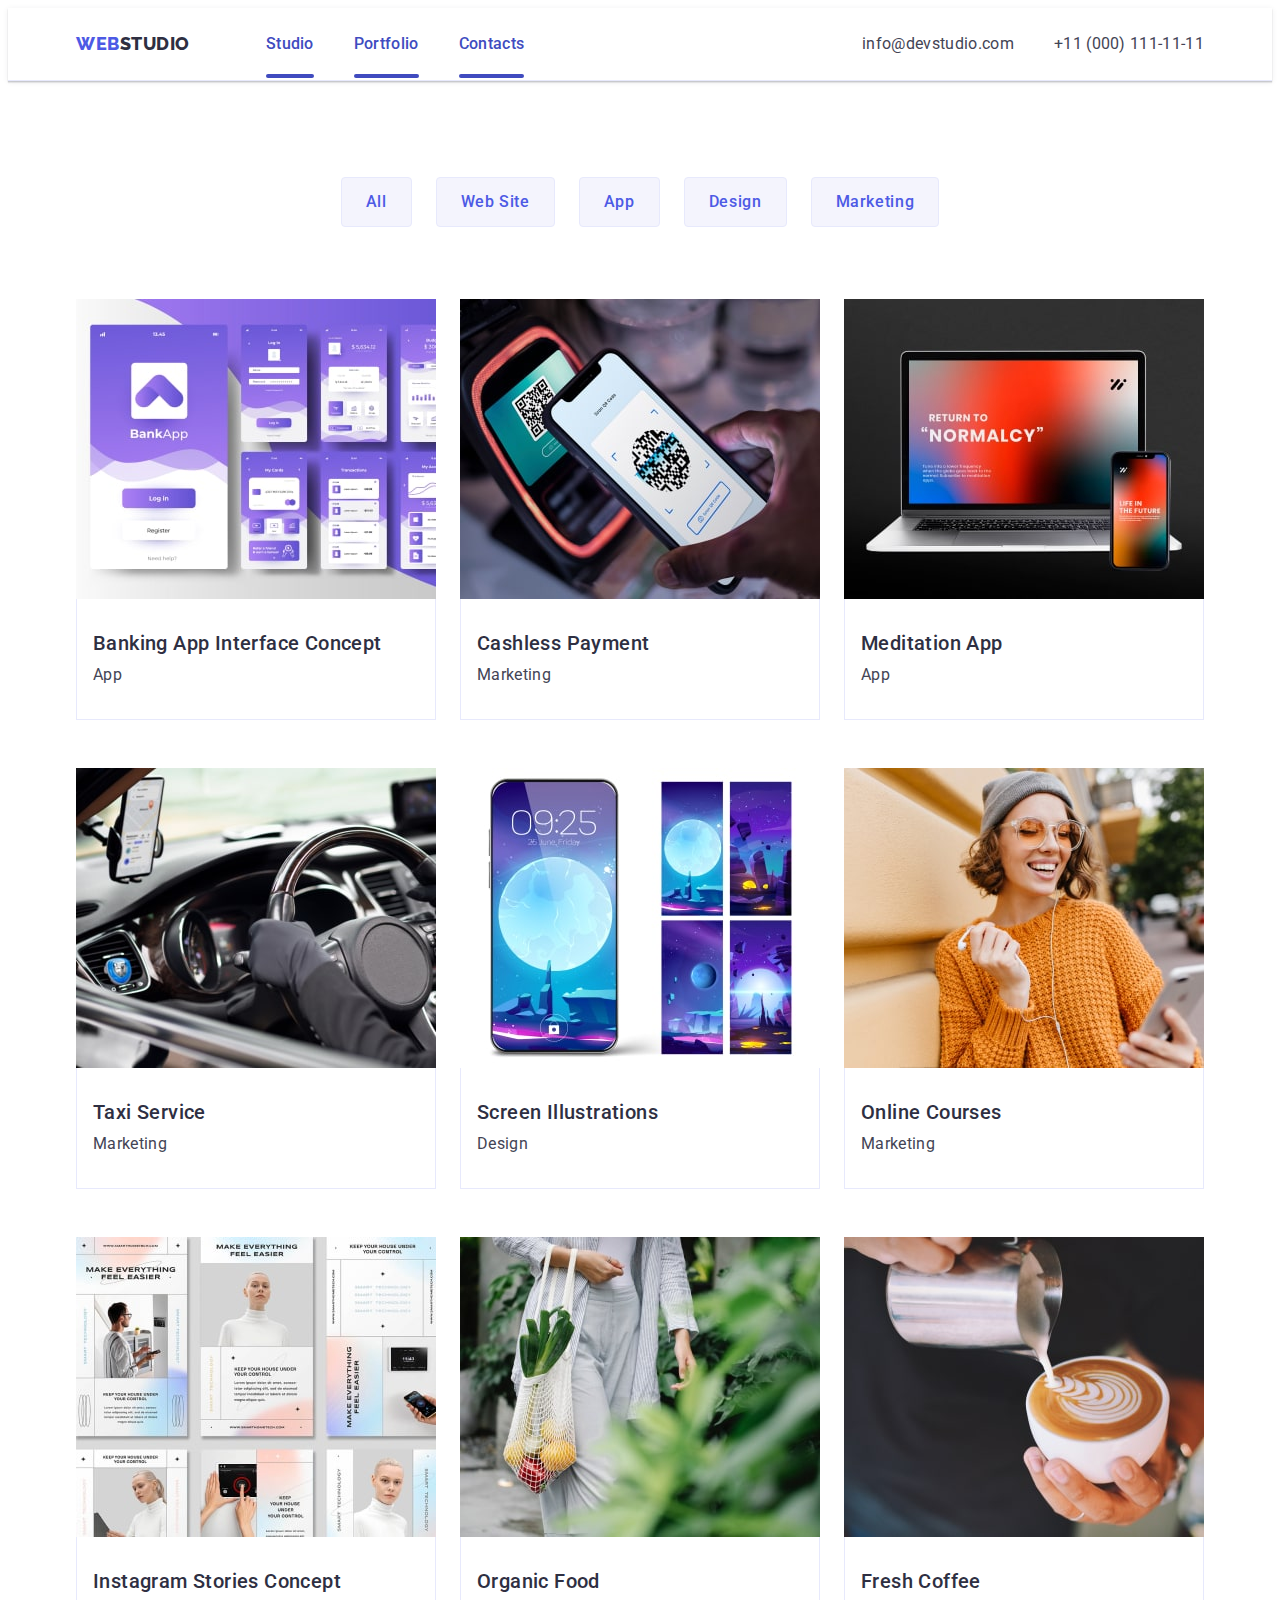
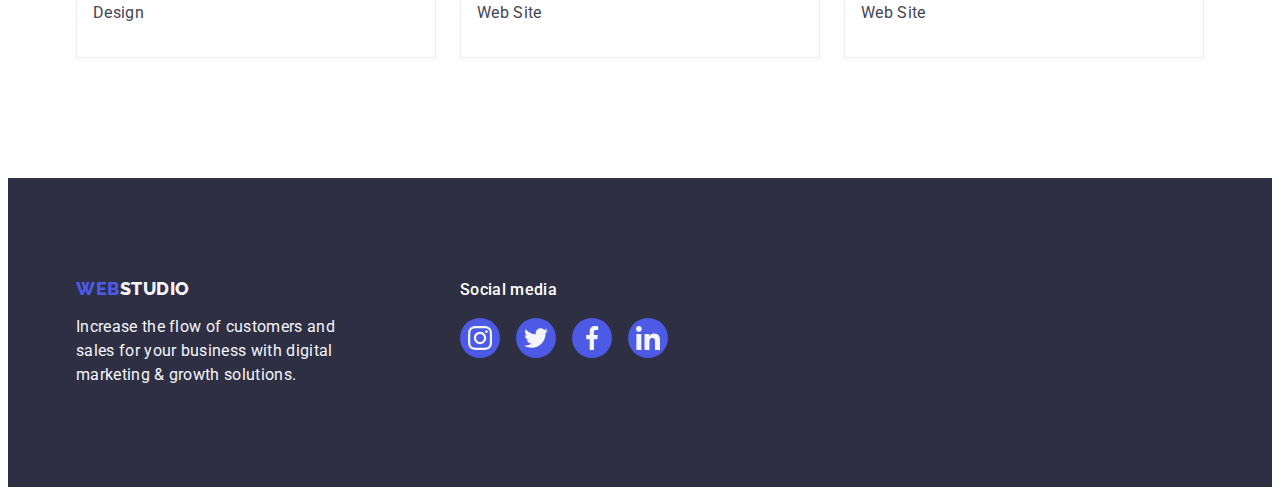
==== commit d8f4b3eb: "hw-4 25.07.23" ====
--- a/portfolio.html
+++ b/portfolio.html
@@ -81,26 +81,28 @@
           <!-- cards -->
           <ul class="direction-list-cards">
             <li class="direction-item-cards">
-              <a class="direction-cards-link" href="">
-                <div class="box-overlay">
-                  <img
-                    src="./images/portfolio1.jpg"
-                    alt="Banking App"
-                    width="360"
-                  />
-                  <p class="overlay-text">
-                    14 Stylish and User-Friendly App Design Concepts · Task
-                    Manager App · Calorie Tracker App · Exotic Fruit Ecommerce
-                    App · Cloud Storage App
-                  </p>
-                </div>
-                <div class="direction-cards-subitem">
-                  <h2 class="direction-cards-title">
-                    Banking App Interface Concept
-                  </h2>
-                  <p class="direction-cards-text">App</p>
-                </div>
-              </a>
+              <div class="test">
+                <a class="direction-cards-link" href="">
+                  <div class="box-overlay">
+                    <img
+                      src="./images/portfolio1.jpg"
+                      alt="Banking App"
+                      width="360"
+                    />
+                    <p class="overlay-text">
+                      14 Stylish and User-Friendly App Design Concepts · Task
+                      Manager App · Calorie Tracker App · Exotic Fruit Ecommerce
+                      App · Cloud Storage App
+                    </p>
+                  </div>
+                  <div class="direction-cards-subitem">
+                    <h2 class="direction-cards-title">
+                      Banking App Interface Concept
+                    </h2>
+                    <p class="direction-cards-text">App</p>
+                  </div>
+                </a>
+              </div>
             </li>
             <li class="direction-item-cards">
               <a class="direction-cards-link" href="">
--- a/css/styles.css
+++ b/css/styles.css
@@ -84,7 +84,7 @@
   gap: 40px;
 }
 .menu-link {
-  color: var(--navyblue);
+  color: var(--ocean);
   font-family: Roboto;
   font-size: 16px;
   font-style: normal;
@@ -97,7 +97,7 @@
   position: relative;
   transition: color 250ms cubic-bezier(0.4, 0, 0.2, 1);
 }
-.menu-link:active::after {
+.menu-link::after {
   content: "";
   position: absolute;
   left: 0;
@@ -144,7 +144,7 @@
       rgba(46, 47, 66, 0.7),
       rgba(46, 47, 66, 0.7)
     ),
-    url(/images/background-hero.jpg);
+    url(../images/background-hero.jpg);
   max-width: 1440px;
   background-repeat: no-repeat;
   background-position: center;
@@ -459,17 +459,16 @@
 .direction-cards-link:hover {
   box-shadow: 0px 1px 6px rgba(46, 47, 66, 0.08),
     0px 1px 1px rgba(46, 47, 66, 0.16), 0px 2px 1px rgba(46, 47, 66, 0.08);
-  transform: translateY(0%);
 }
 .direction-cards-link:focus {
   box-shadow: 0px 1px 6px rgba(46, 47, 66, 0.08),
     0px 1px 1px rgba(46, 47, 66, 0.16), 0px 2px 1px rgba(46, 47, 66, 0.08);
-  transform: translateY(0%);
 }
 .box-overlay {
   position: relative;
   overflow: hidden;
 }
+
 .overlay-text {
   position: absolute;
   top: 0;
@@ -484,8 +483,11 @@
   transform: translateY(100%);
   transition: transform 250ms cubic-bezier(0.4, 0, 0.2, 1);
 }
-.box-overlay:hover .overlay-text {
-  transform: translateY(0%);
+.direction-cards-link:hover .overlay-text {
+  transform: translateY(0);
+}
+.direction-cards-link:focus .overlay-text {
+  transform: translateY(0);
 }
 .direction-cards-title {
   color: var(--navyblue, #2e2f42);
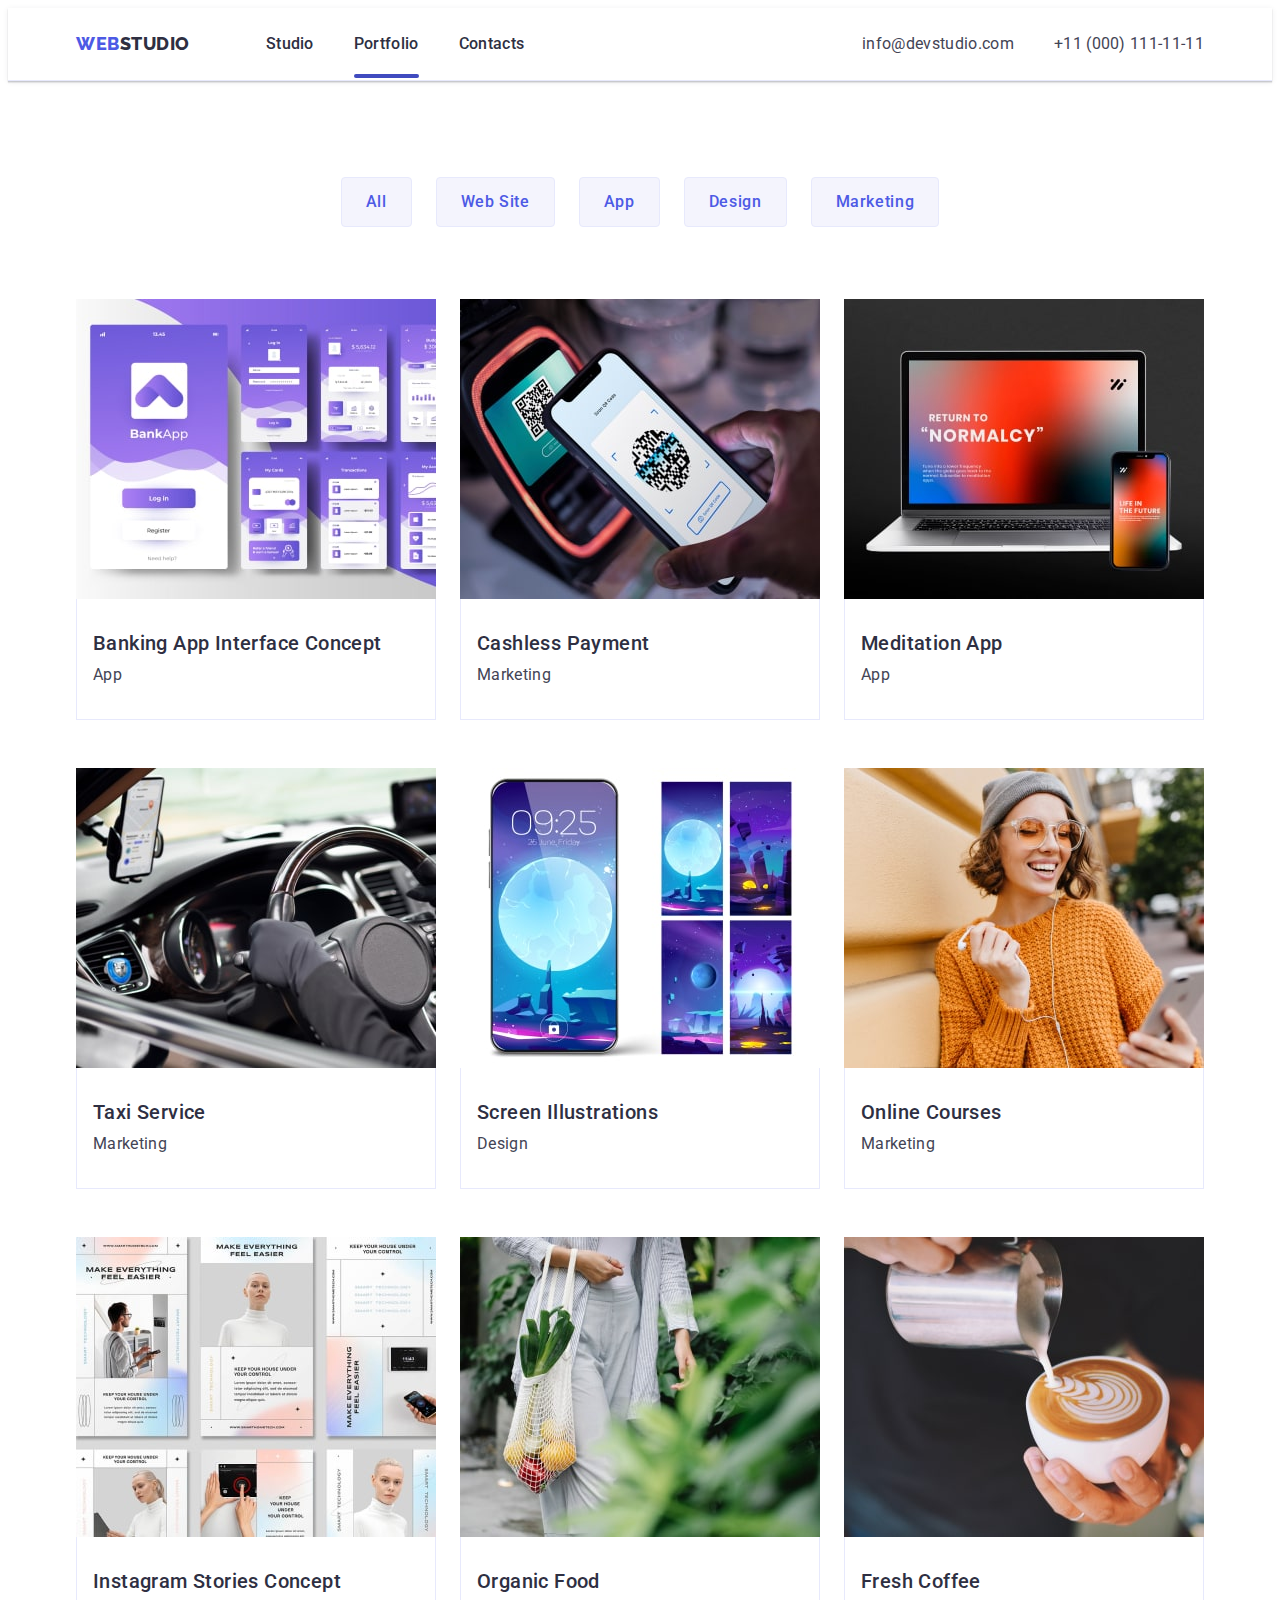
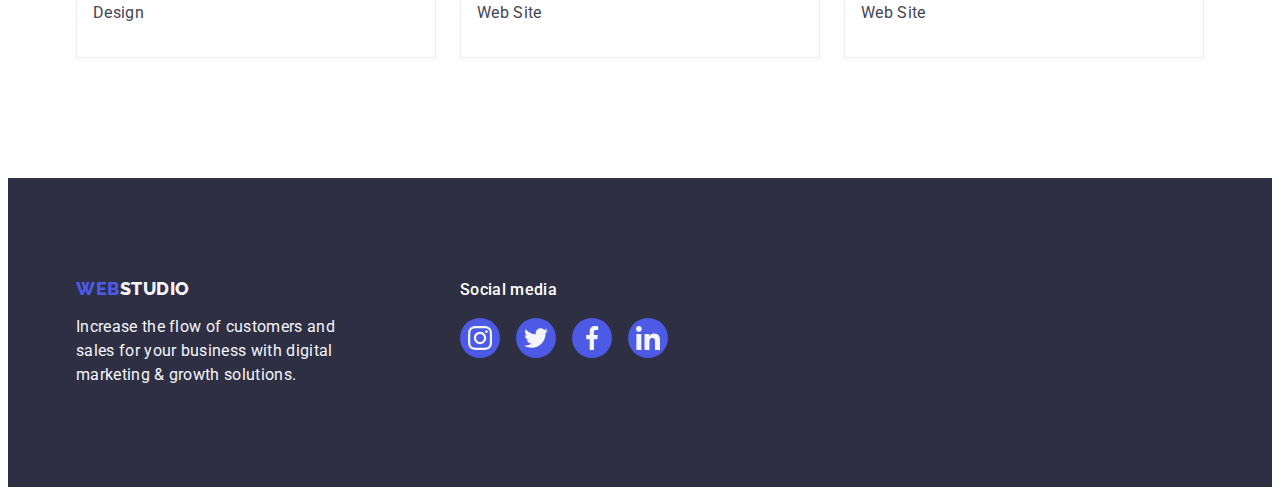
==== commit 27375788: "hw-4 27.07.23" ====
--- a/portfolio.html
+++ b/portfolio.html
@@ -32,7 +32,7 @@
               <a class="menu-link" href="./index.html">Studio</a>
             </li>
             <li>
-              <a class="menu-link" href="./portfolio.html">Portfolio</a>
+              <a class="menu-link active" href="./portfolio.html">Portfolio</a>
             </li>
             <li>
               <a class="menu-link" href="">Contacts</a>
@@ -81,28 +81,26 @@
           <!-- cards -->
           <ul class="direction-list-cards">
             <li class="direction-item-cards">
-              <div class="test">
-                <a class="direction-cards-link" href="">
-                  <div class="box-overlay">
-                    <img
-                      src="./images/portfolio1.jpg"
-                      alt="Banking App"
-                      width="360"
-                    />
-                    <p class="overlay-text">
-                      14 Stylish and User-Friendly App Design Concepts · Task
-                      Manager App · Calorie Tracker App · Exotic Fruit Ecommerce
-                      App · Cloud Storage App
-                    </p>
-                  </div>
-                  <div class="direction-cards-subitem">
-                    <h2 class="direction-cards-title">
-                      Banking App Interface Concept
-                    </h2>
-                    <p class="direction-cards-text">App</p>
-                  </div>
-                </a>
-              </div>
+              <a class="direction-cards-link" href="">
+                <div class="box-overlay">
+                  <img
+                    src="./images/portfolio1.jpg"
+                    alt="Banking App"
+                    width="360"
+                  />
+                  <p class="overlay-text">
+                    14 Stylish and User-Friendly App Design Concepts · Task
+                    Manager App · Calorie Tracker App · Exotic Fruit Ecommerce
+                    App · Cloud Storage App
+                  </p>
+                </div>
+                <div class="direction-cards-subitem">
+                  <h2 class="direction-cards-title">
+                    Banking App Interface Concept
+                  </h2>
+                  <p class="direction-cards-text">App</p>
+                </div>
+              </a>
             </li>
             <li class="direction-item-cards">
               <a class="direction-cards-link" href="">
--- a/css/styles.css
+++ b/css/styles.css
@@ -84,7 +84,7 @@
   gap: 40px;
 }
 .menu-link {
-  color: var(--ocean);
+  color: var(--navyblue);
   font-family: Roboto;
   font-size: 16px;
   font-style: normal;
@@ -106,6 +106,14 @@
   height: 4px;
   background-color: #404bbf;
   border-radius: 2px;
+  opacity: 0;
+}
+
+.menu-link:hover::after {
+  opacity: 1;
+}
+.menu-link.active::after {
+  opacity: 1;
 }
 .menu-link:hover {
   color: var(--ocean, #404bbf);
@@ -353,7 +361,7 @@
 /* ===========================index-section5-customers============================ */
 
 .customers-title {
-  width: 183px;
+  text-align: center;
   font-weight: 700;
   font-size: 36px;
   line-height: 1.11;
@@ -579,3 +587,66 @@
 .footer-icon {
   fill: var(--cloud);
 }
+/* Modal-Window */
+.modal-window {
+  position: fixed;
+  top: 0;
+  left: 0;
+  width: 100%;
+  height: 100%;
+  background-color: rgba(46, 47, 66, 0.4);
+  transition: opacity 250ms cubic-bezier(0.4, 0, 0.2, 1),
+    visibility 250ms cubic-bezier(0.4, 0, 0.2, 1);
+}
+.is-hidden {
+  opacity: 0;
+  visibility: hidden;
+  pointer-events: none;
+}
+.window {
+  position: absolute;
+  top: 50%;
+  left: 50%;
+  transform: translate(-50%, -50%) scale(1);
+  width: 408px;
+  min-height: 584px;
+  background: #fcfcfc;
+  box-shadow: 0px 1px 1px rgba(0, 0, 0, 0.14), 0px 1px 3px rgba(0, 0, 0, 0.12),
+    0px 2px 1px rgba(0, 0, 0, 0.2);
+  border-radius: 4px;
+  transition: transform 250ms cubic-bezier(0.4, 0, 0.2, 1);
+}
+.modal-btn-close {
+  position: absolute;
+  top: 24px;
+  right: 24px;
+  width: 24px;
+  height: 24px;
+  border-radius: 50%;
+  display: flex;
+  align-items: center;
+  justify-content: center;
+  background-color: #e7e9fc;
+  border: 1px solid rgba(0, 0, 0, 0.1);
+  padding: 0;
+  cursor: pointer;
+  transition: background-color 250ms cubic-bezier(0.4, 0, 0.2, 1),
+    border 250ms cubic-bezier(0.4, 0, 0.2, 1);
+}
+.modal-btn-close:hover {
+  background-color: #404bbf;
+  border: none;
+}
+.modal-btn-close:focus {
+  background-color: #404bbf;
+  border: none;
+}
+.modal-icon {
+  transition: fill 250ms cubic-bezier(0.4, 0, 0.2, 1);
+}
+.modal-btn-close:hover .modal-icon {
+  fill: #ffffff;
+}
+.modal-btn-close:focus .modal-icon {
+  fill: #ffffff;
+}
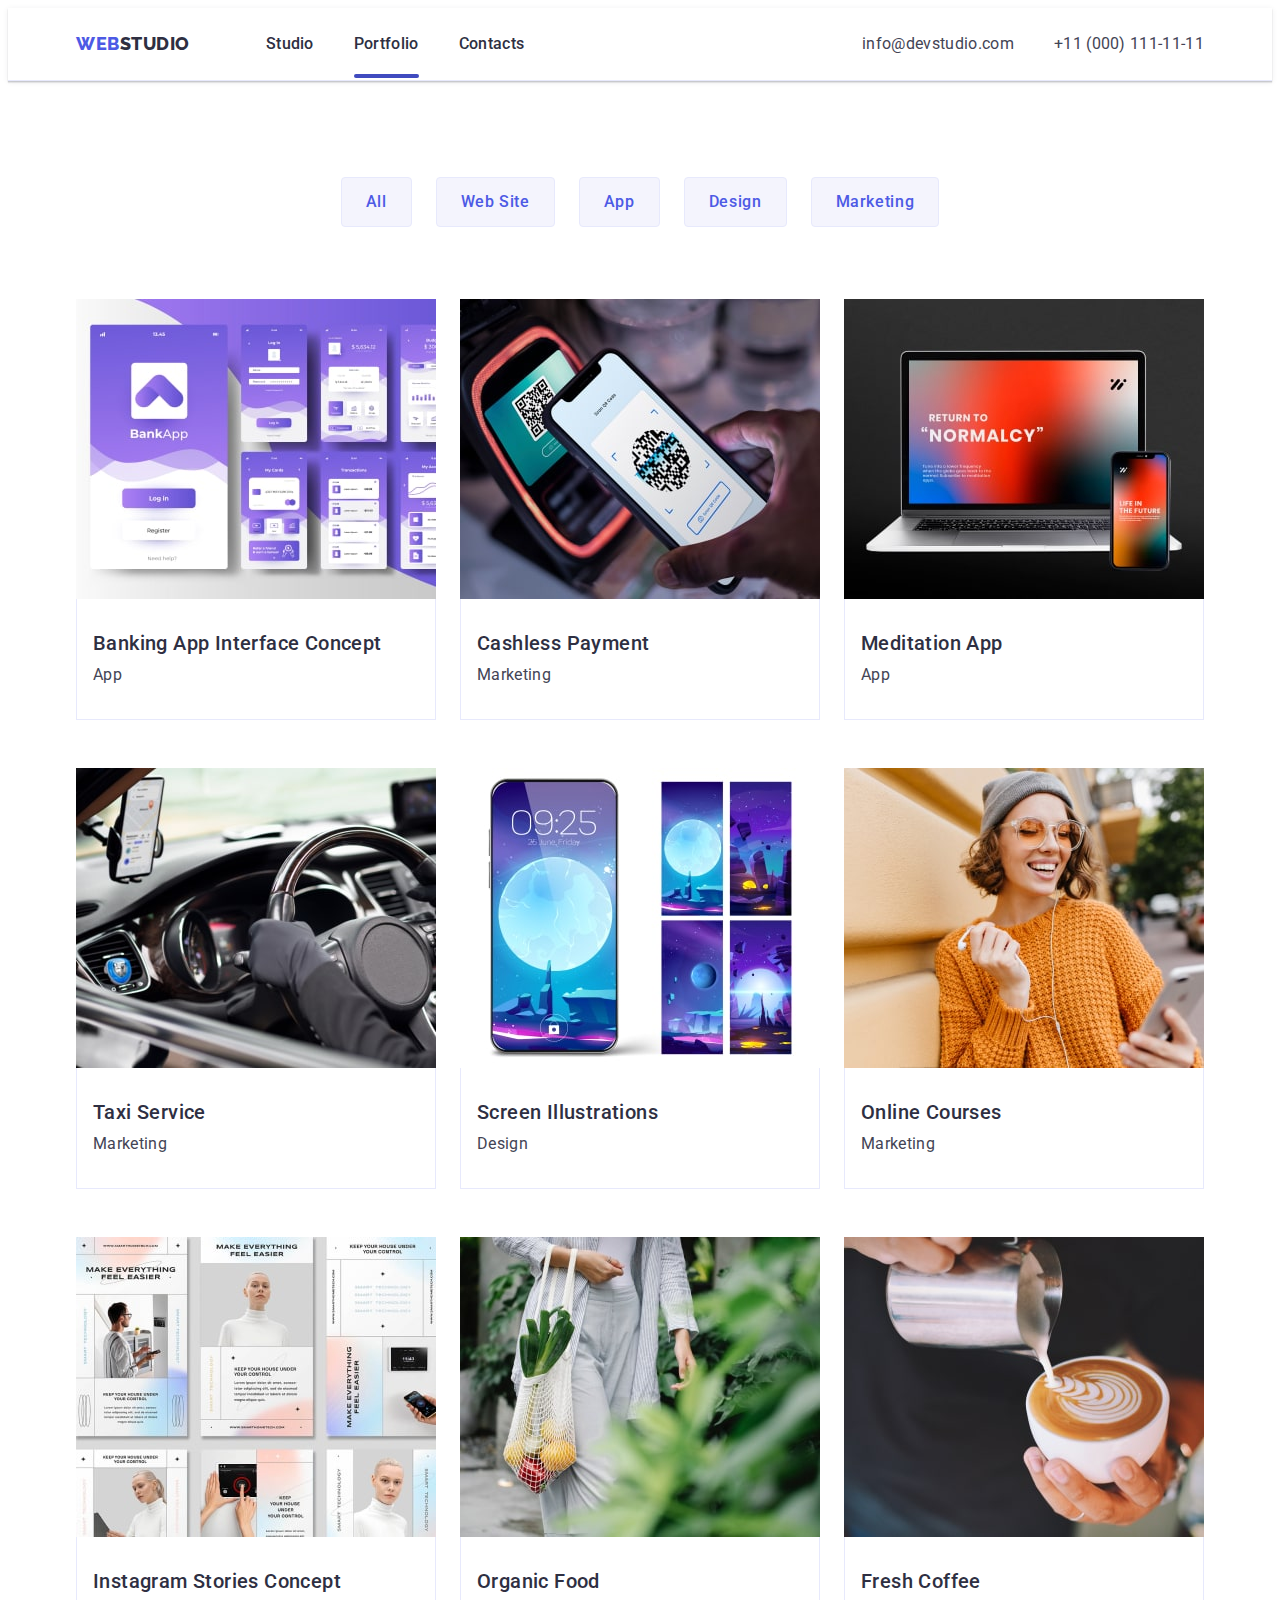
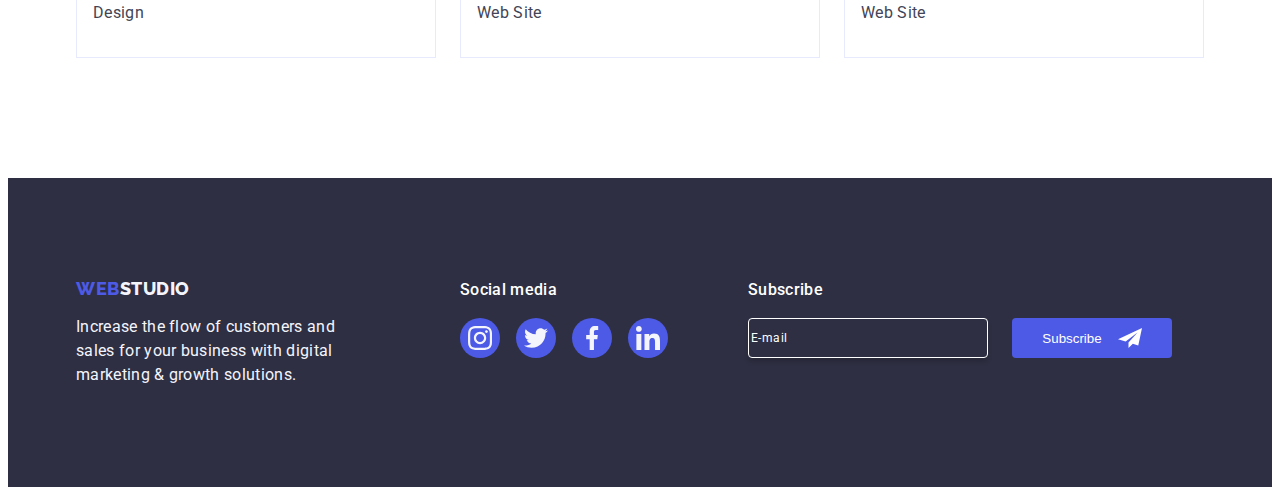
==== commit 6d6ea3e0: "hw-5 31.07.23" ====
--- a/portfolio.html
+++ b/portfolio.html
@@ -292,28 +292,44 @@
           <p class="footer-socl-title">Social media</p>
           <ul class="footer-icon-list">
             <li class="footer-icon-item">
-              <a class="footer-icon-link" href="">
+              <a
+                class="footer-icon-link"
+                href="https://www.instagram.com/"
+                target="_blank"
+              >
                 <svg class="footer-icon" width="24" height="24">
                   <use href="./images/icons.svg#icon-instagram"></use>
                 </svg>
               </a>
             </li>
             <li class="footer-icon-item">
-              <a class="footer-icon-link" href="">
+              <a
+                class="footer-icon-link"
+                href="https://twitter.com/"
+                target="_blank"
+              >
                 <svg class="footer-icon" width="24" height="24">
                   <use href="./images/icons.svg#icon-twitter"></use>
                 </svg>
               </a>
             </li>
             <li class="footer-icon-item">
-              <a class="footer-icon-link" href="">
+              <a
+                class="footer-icon-link"
+                href="https://uk-ua.facebook.com/"
+                target="_blank"
+              >
                 <svg class="footer-icon" width="24" height="24">
                   <use href="./images/icons.svg#icon-facebook"></use>
                 </svg>
               </a>
             </li>
             <li class="footer-icon-item">
-              <a class="footer-icon-link" href="">
+              <a
+                class="footer-icon-link"
+                href="https://www.linkedin.com/"
+                target="_blank"
+              >
                 <svg class="footer-icon" width="24" height="24">
                   <use href="./images/icons.svg#icon-linkedin"></use>
                 </svg>
@@ -321,6 +337,18 @@
             </li>
           </ul>
         </div>
+        <form class="footer-subscribe-form">
+          <label class="footer-subscribe-title"
+            >Subscribe
+            <input class="footer-input-email" type="email" value="E-mail"
+          /></label>
+          <button class="footer-subscribe-btn" type="submit">
+            Subscribe
+            <svg class="footer-subscribe-icon" width="24" height="24">
+              <use href="./images/icons.svg#icon-frame3"></use>
+            </svg>
+          </button>
+        </form>
       </div>
     </footer>
   </body>
--- a/css/styles.css
+++ b/css/styles.css
@@ -39,6 +39,9 @@
 a {
   text-decoration: none;
   list-style: none;
+}
+.button {
+  cursor: pointer;
 }
 .container {
   width: 1158px;
@@ -587,6 +590,56 @@
 .footer-icon {
   fill: var(--cloud);
 }
+
+.footer-subscribe-form {
+  display: flex;
+  margin-left: 80px;
+}
+.footer-subscribe-title {
+  color: var(--white, #fff);
+  font-family: Roboto;
+  font-size: 16px;
+  font-weight: 500;
+  line-height: 1.5;
+  letter-spacing: 0.02em;
+  display: flex;
+  flex-direction: column;
+  gap: 16px;
+  width: 264px;
+}
+
+.footer-input-email {
+  height: 40px;
+  border-radius: 4px;
+  border: 1px solid var(--white, #fff);
+  box-shadow: 0px 4px 4px 0px rgba(0, 0, 0, 0.15);
+  background: var(--navyblue, #2e2f42);
+  color: var(--white, #fff);
+  font-family: Roboto;
+  font-size: 12px;
+  line-height: 2;
+  letter-spacing: 0.04em;
+  margin-right: 24px;
+}
+
+.footer-subscribe-btn {
+  display: flex;
+  align-items: center;
+  justify-content: center;
+  align-self: flex-end;
+  gap: 16px;
+  color: var(--white, #fff);
+  text-align: center;
+  border: none;
+  border-radius: 4px;
+  background: var(--iris, #4d5ae5);
+  width: 160px;
+  height: 40px;
+}
+
+.footer-subscribe-icon {
+}
+
 /* Modal-Window */
 .modal-window {
   position: fixed;
